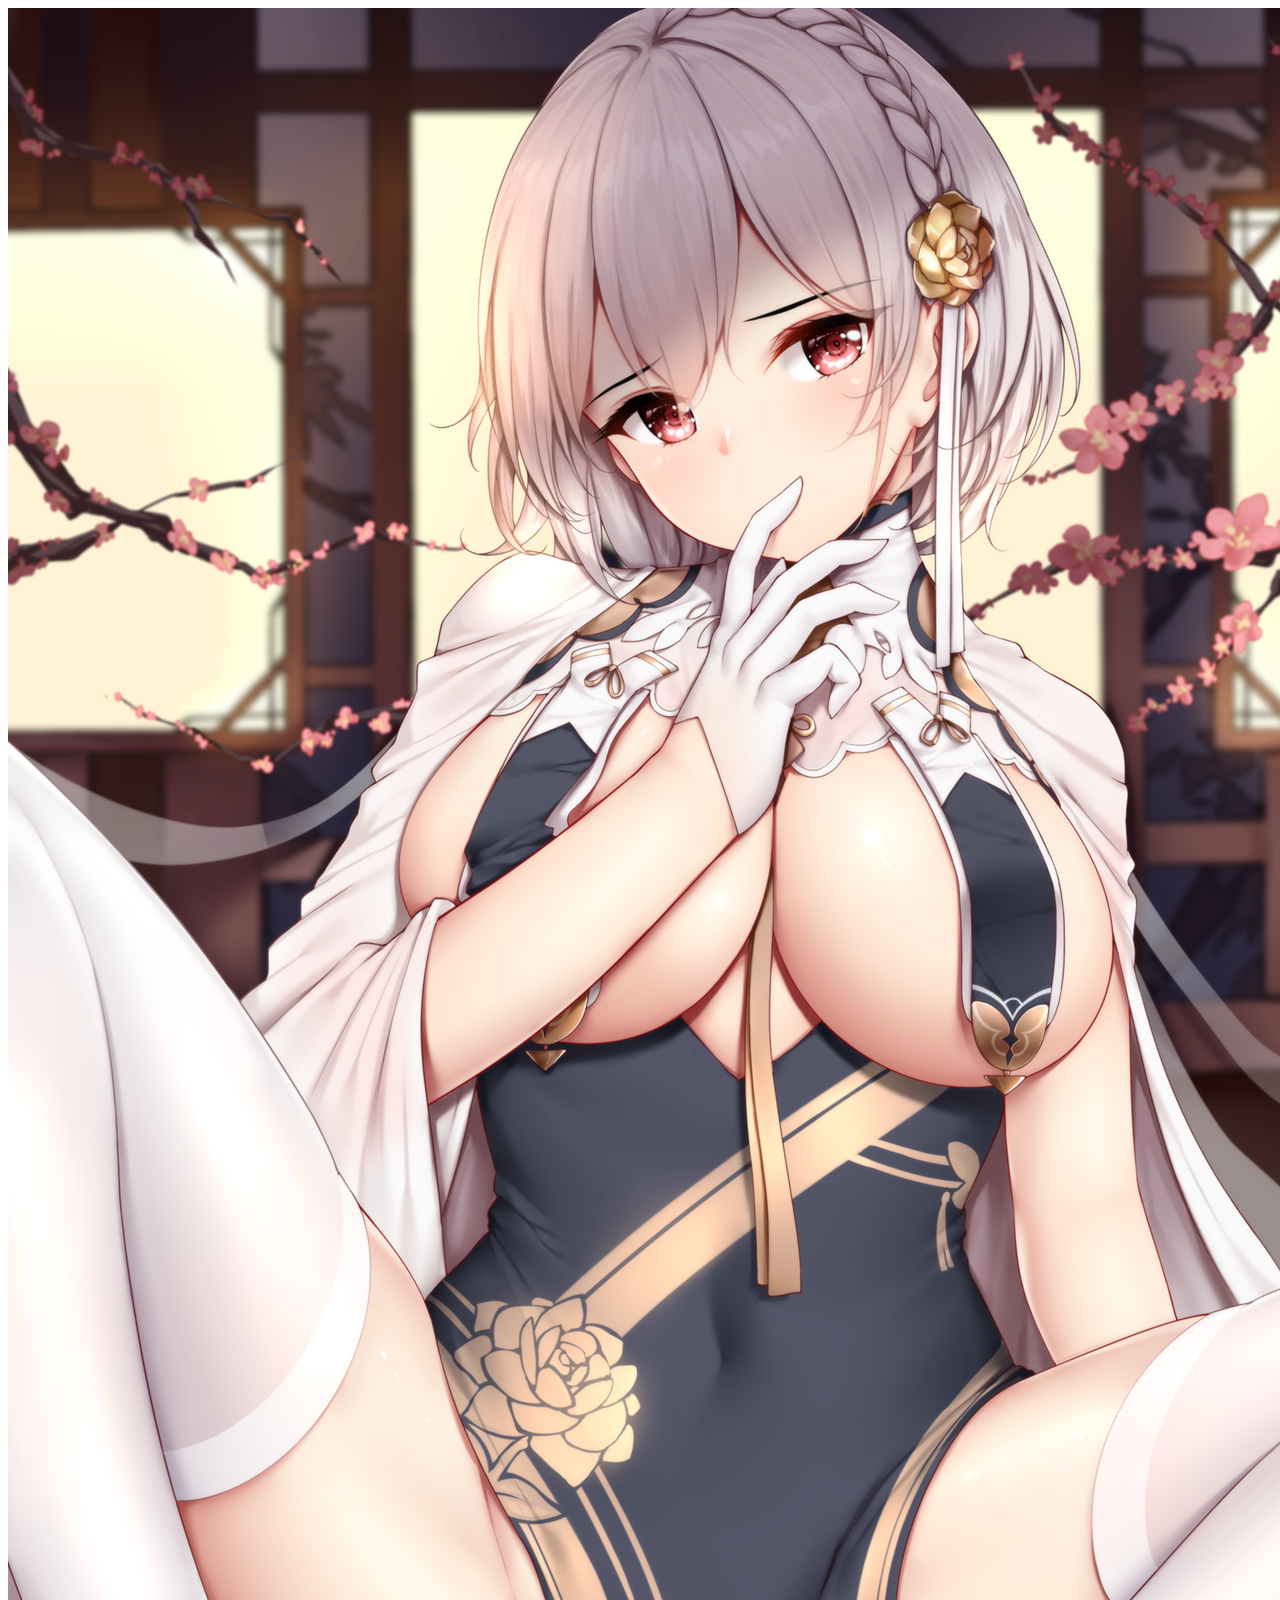
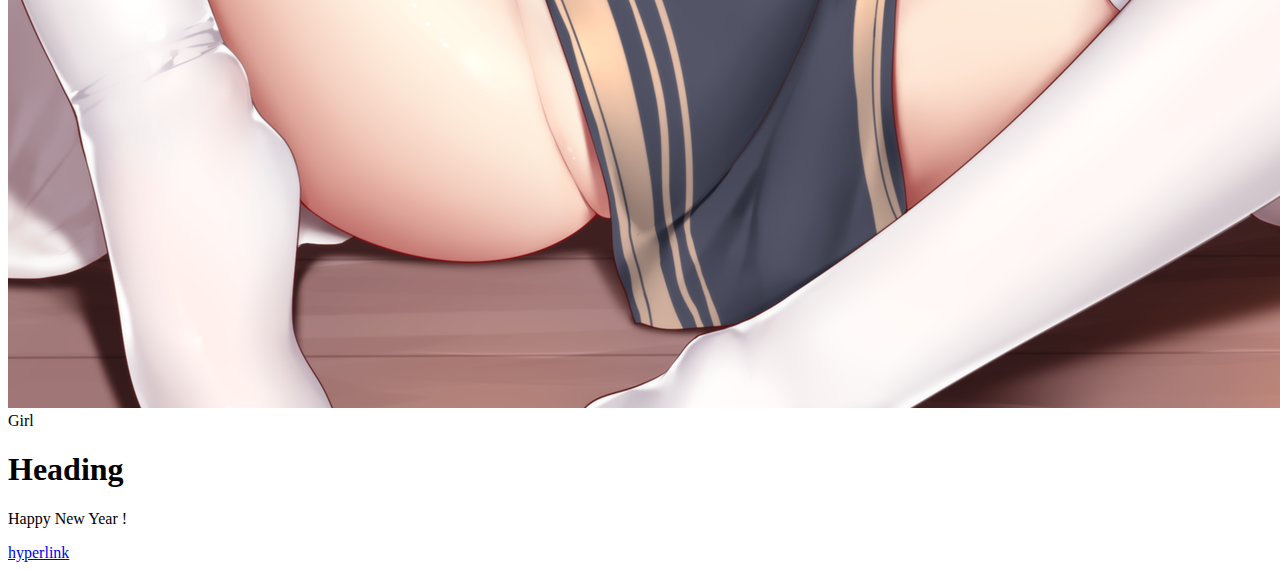
==== index.html @ b882aafa "Update index.html" ====
<!DOCTYPE html>
<html lang="en">
<head>
    <meta charset="UTF-8">
    <meta http-equiv="X-UA-Compatible" content="IE=edge">
    <meta name="viewport" content="width=device-width, initial-scale=1.0">
    <script src="scripts/main.js"> </script>
    <title>Document</title>
</head>
<body>
    <img src="A.png"> Girl</img>
    <h1> Heading </h1>
  <p> Happy New Year !</p>
    <a href="./link.html">hyperlink</a>
</body>
</html>
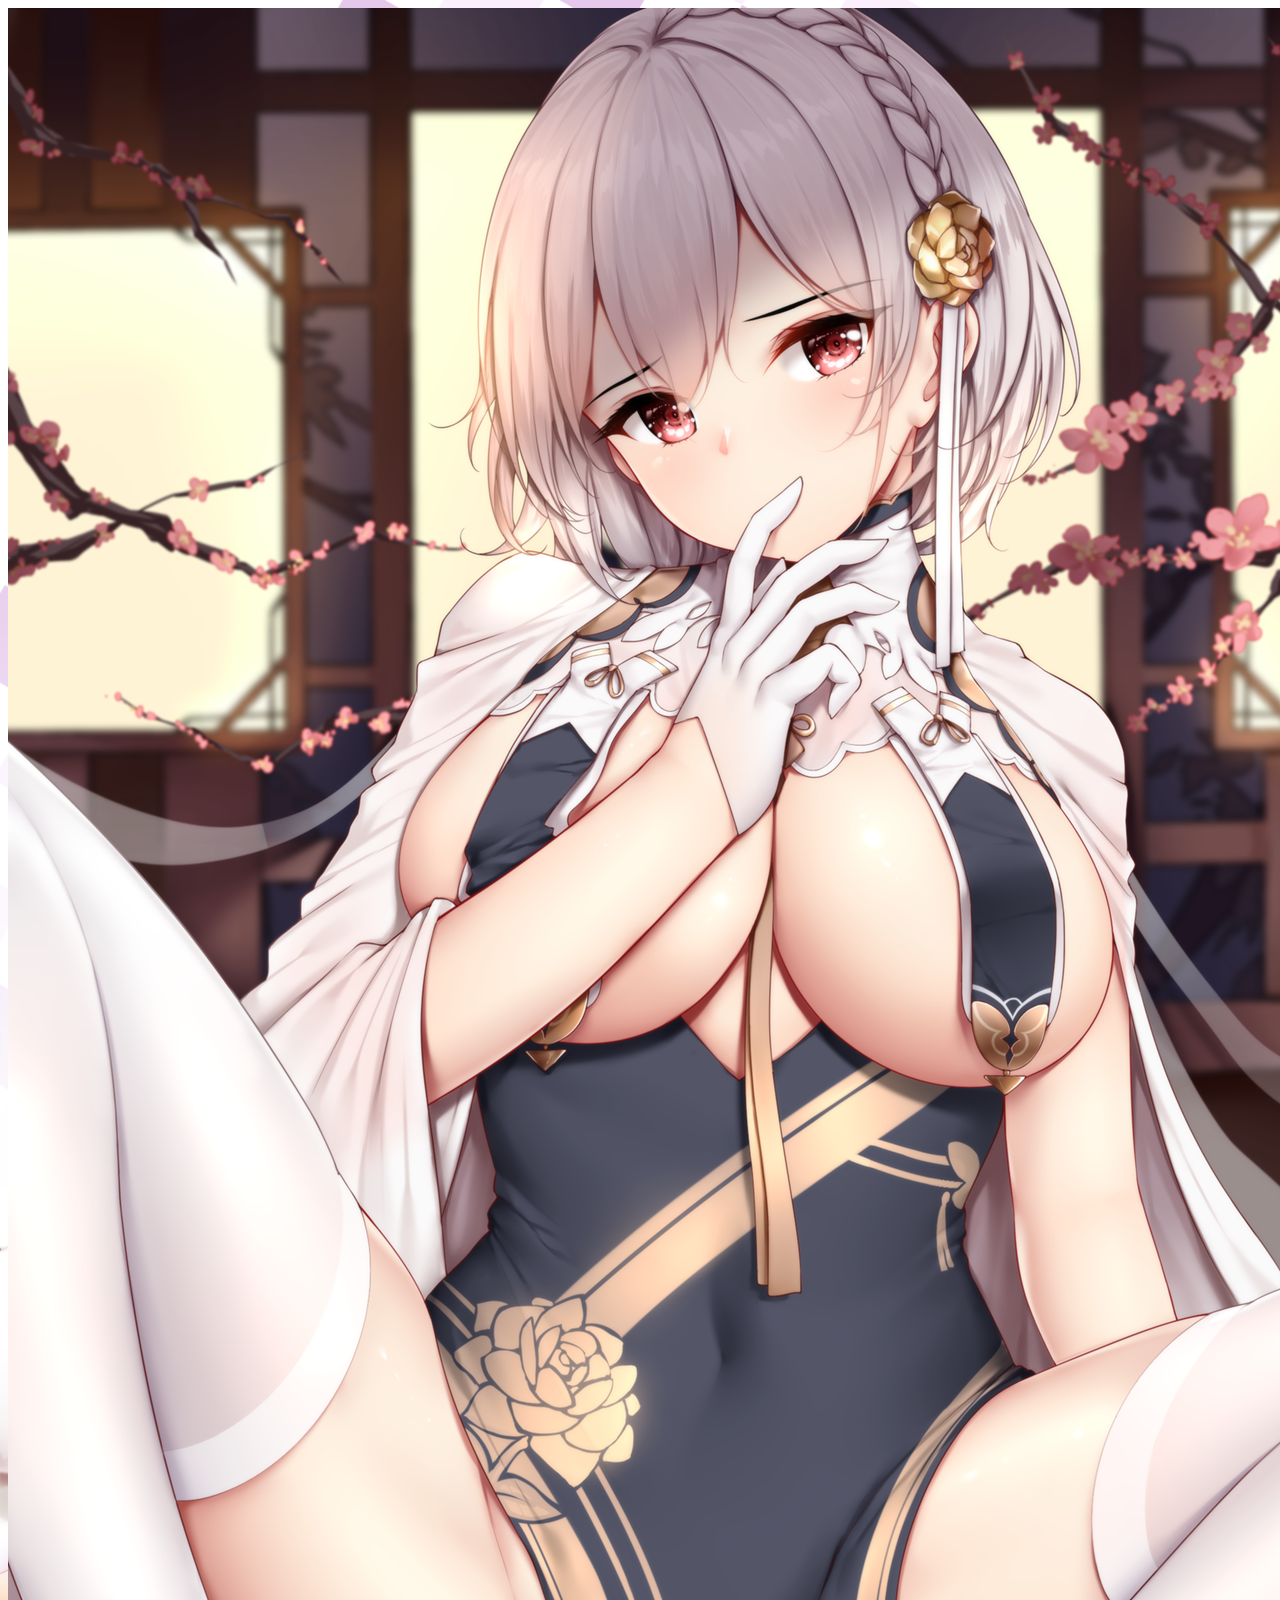
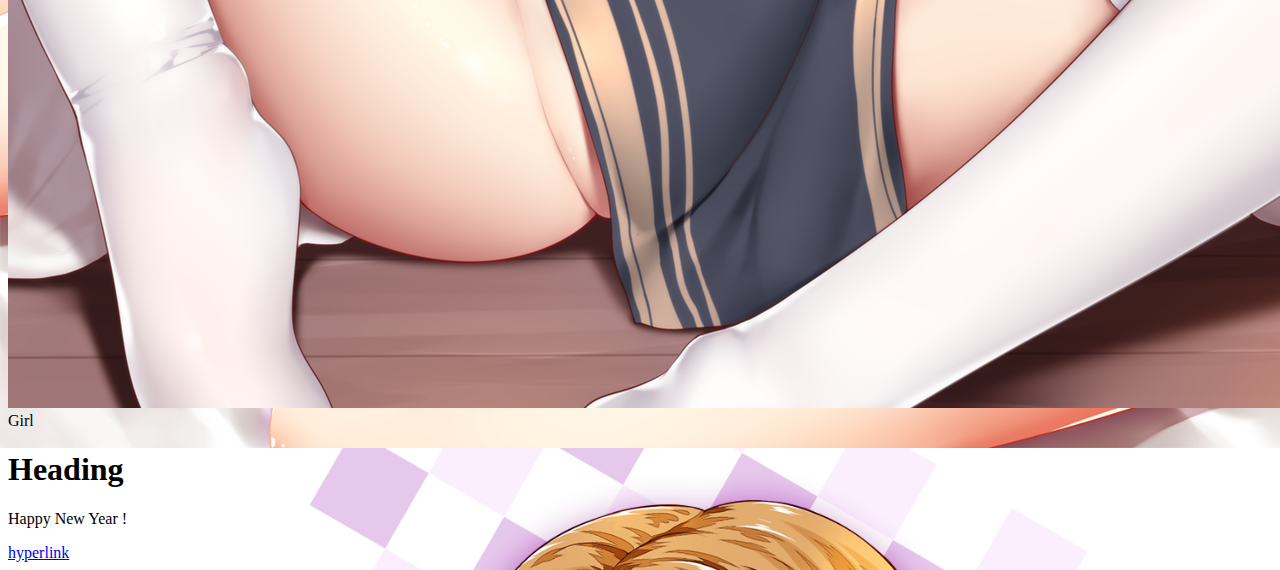
==== commit 8498e168: "background2" ====
--- a/index.html
+++ b/index.html
@@ -6,6 +6,13 @@
     <meta name="viewport" content="width=device-width, initial-scale=1.0">
     <script src="scripts/main.js"> </script>
     <title>Document</title>
+    <style type="text/css"> 
+      body{
+        background-image: url(./C.png);
+        background-size: 100%;
+      }
+
+    </style>
 </head>
 <body>
     <img src="A.png"> Girl</img>
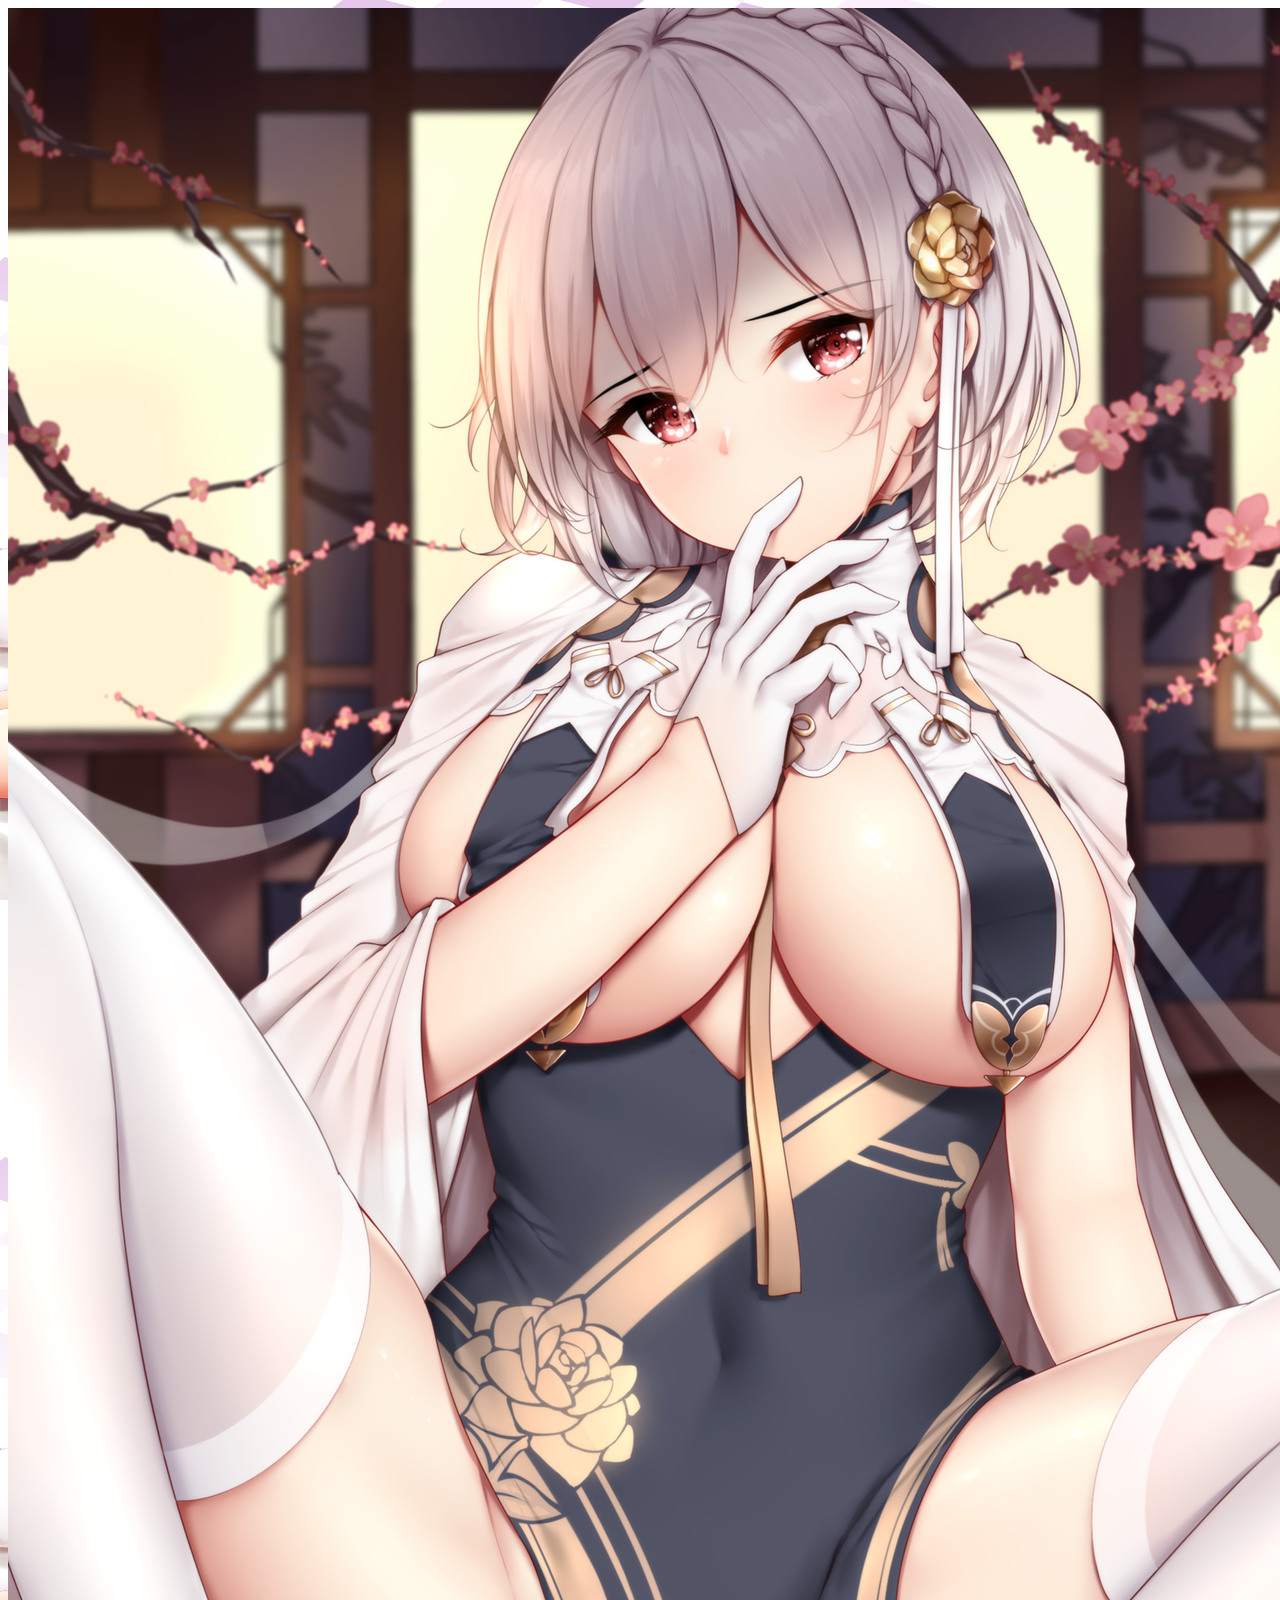
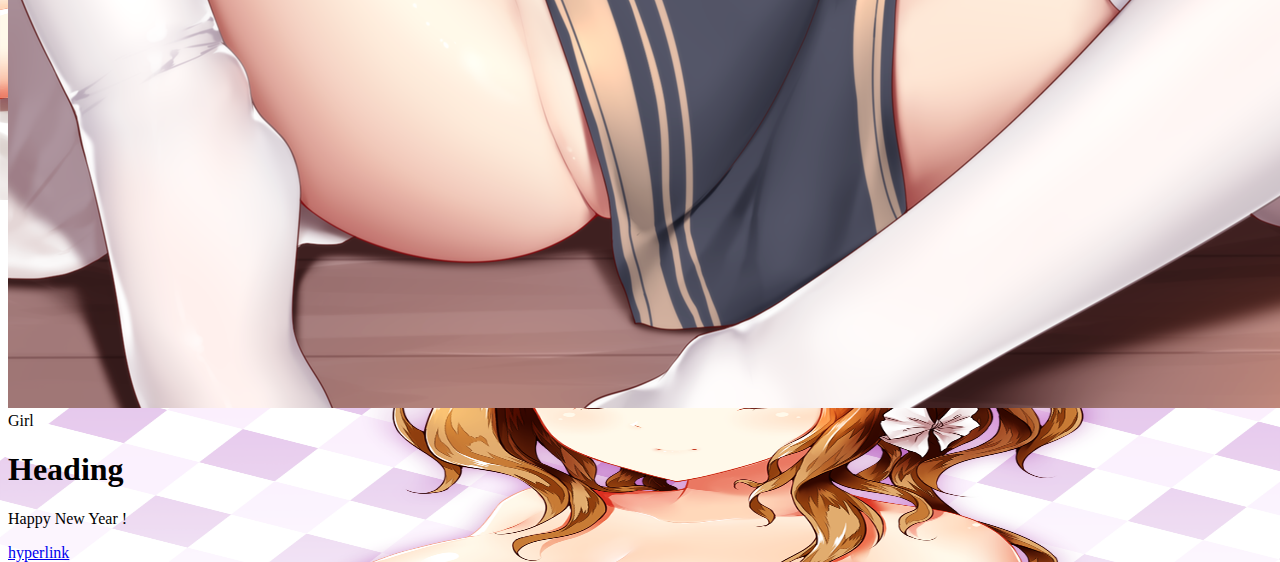
==== commit 7522eae7: "background3" ====
--- a/index.html
+++ b/index.html
@@ -9,7 +9,11 @@
     <style type="text/css"> 
       body{
         background-image: url(./C.png);
-        background-size: 100%;
+        background-size: 100% 100%;
+        height: 100%;
+      }
+      html{
+        height: 100%;
       }
 
     </style>
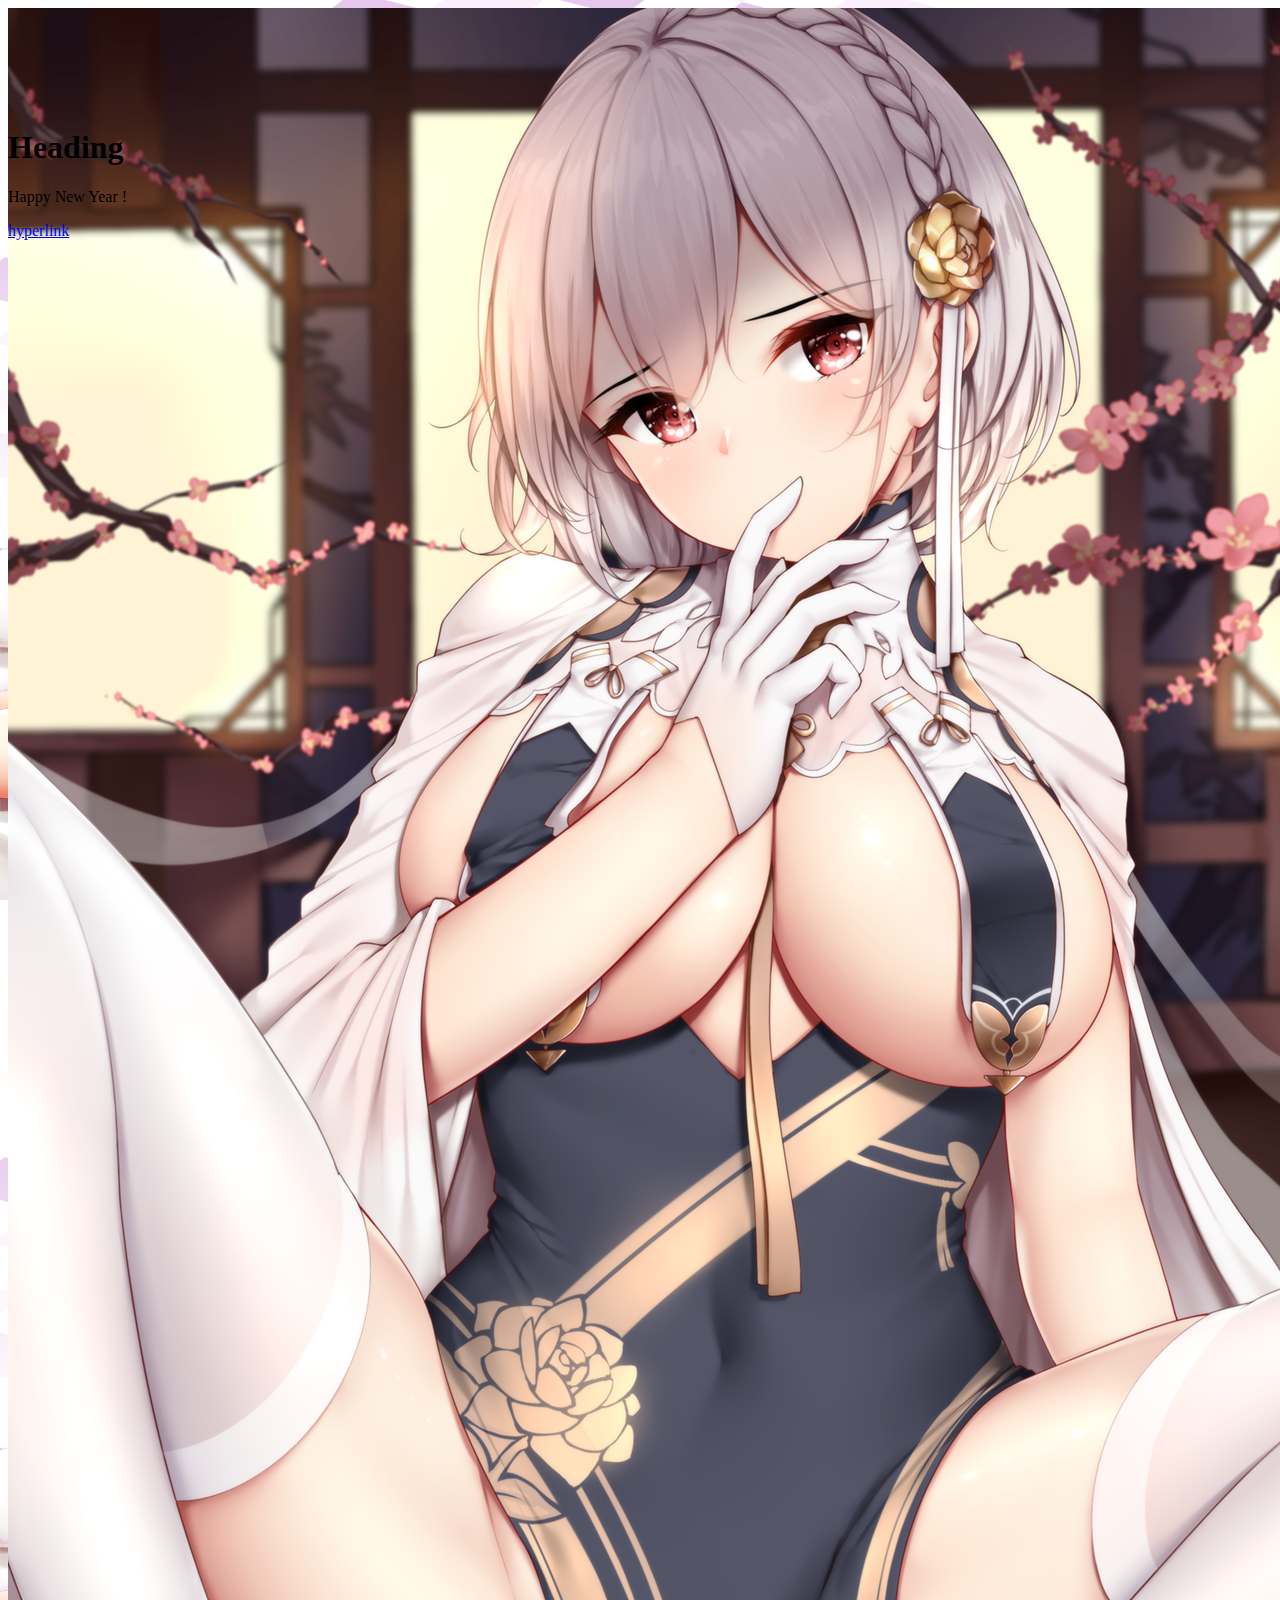
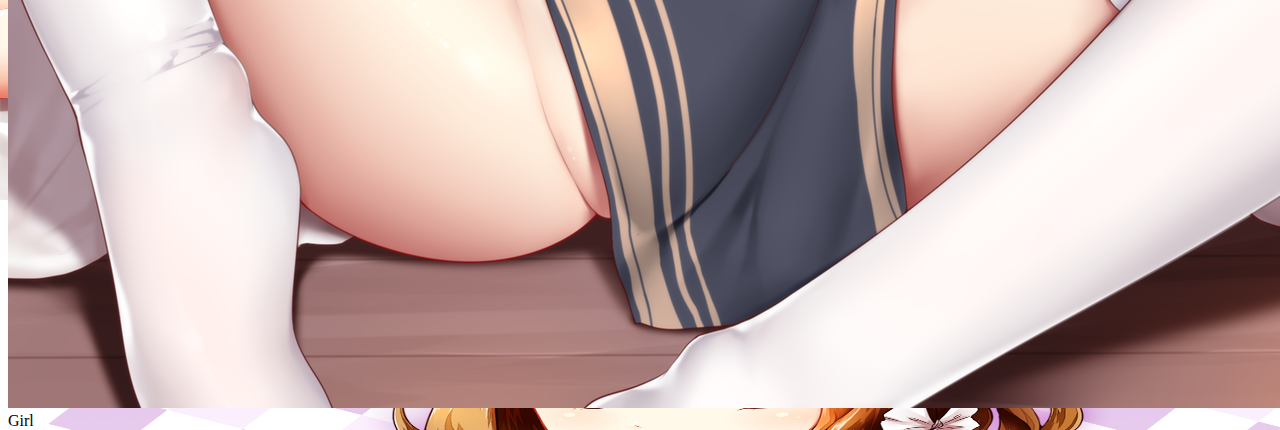
==== commit 362efe5e: "background3" ====
--- a/index.html
+++ b/index.html
@@ -15,11 +15,36 @@
       html{
         height: 100%;
       }
+      div{
+        width: 100px;
+        height: 100px;
+        animation: anime 5s;
+        -webkit-animation: anime 5s;
+        background: cyan;
+        @keyframes anime {
+        from {
+          background: cyan;
+        }
+        to{
+          background: green;
+        }
+        @-webkit-keyframes anime {
+          from {
+            background: cyan;
+          }
+          to{
+            background: yellow;
+          }
+      }
+      }
+    }
 
     </style>
 </head>
 <body>
-    <img src="A.png"> Girl</img>
+    <!-- <img src="A.png"> Girl</img> -->
+    
+    <div><img src="A.png"> Girl</img></div>
     <h1> Heading </h1>
   <p> Happy New Year !</p>
     <a href="./link.html">hyperlink</a>
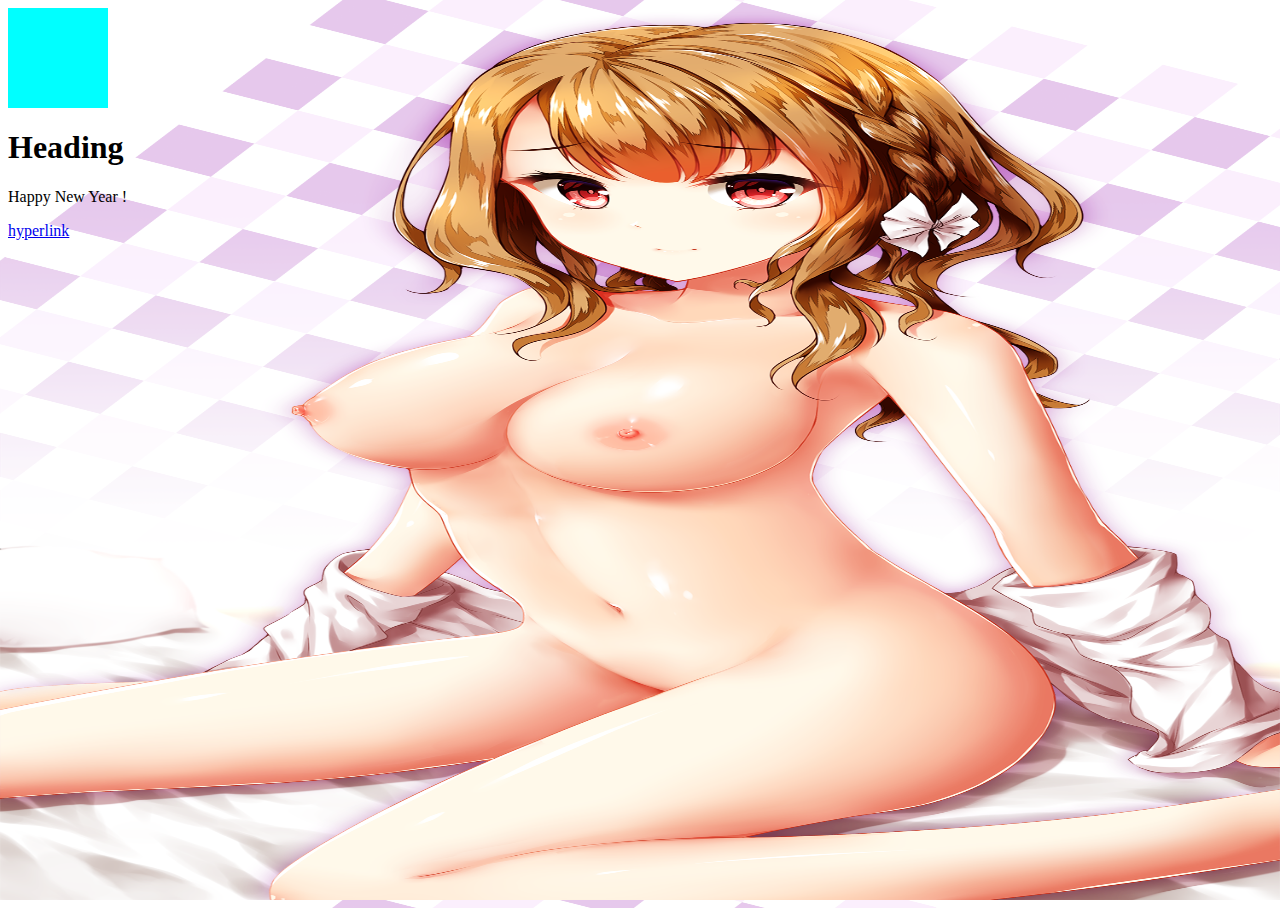
==== commit 1f70582a: "background3" ====
--- a/index.html
+++ b/index.html
@@ -21,6 +21,7 @@
         animation: anime 5s;
         -webkit-animation: anime 5s;
         background: cyan;
+      }
         @keyframes anime {
         from {
           background: cyan;
@@ -28,6 +29,7 @@
         to{
           background: green;
         }
+      }
         @-webkit-keyframes anime {
           from {
             background: cyan;
@@ -36,15 +38,15 @@
             background: yellow;
           }
       }
-      }
-    }
+      
+    
 
     </style>
 </head>
 <body>
     <!-- <img src="A.png"> Girl</img> -->
     
-    <div><img src="A.png"> Girl</img></div>
+    <div></div>
     <h1> Heading </h1>
   <p> Happy New Year !</p>
     <a href="./link.html">hyperlink</a>
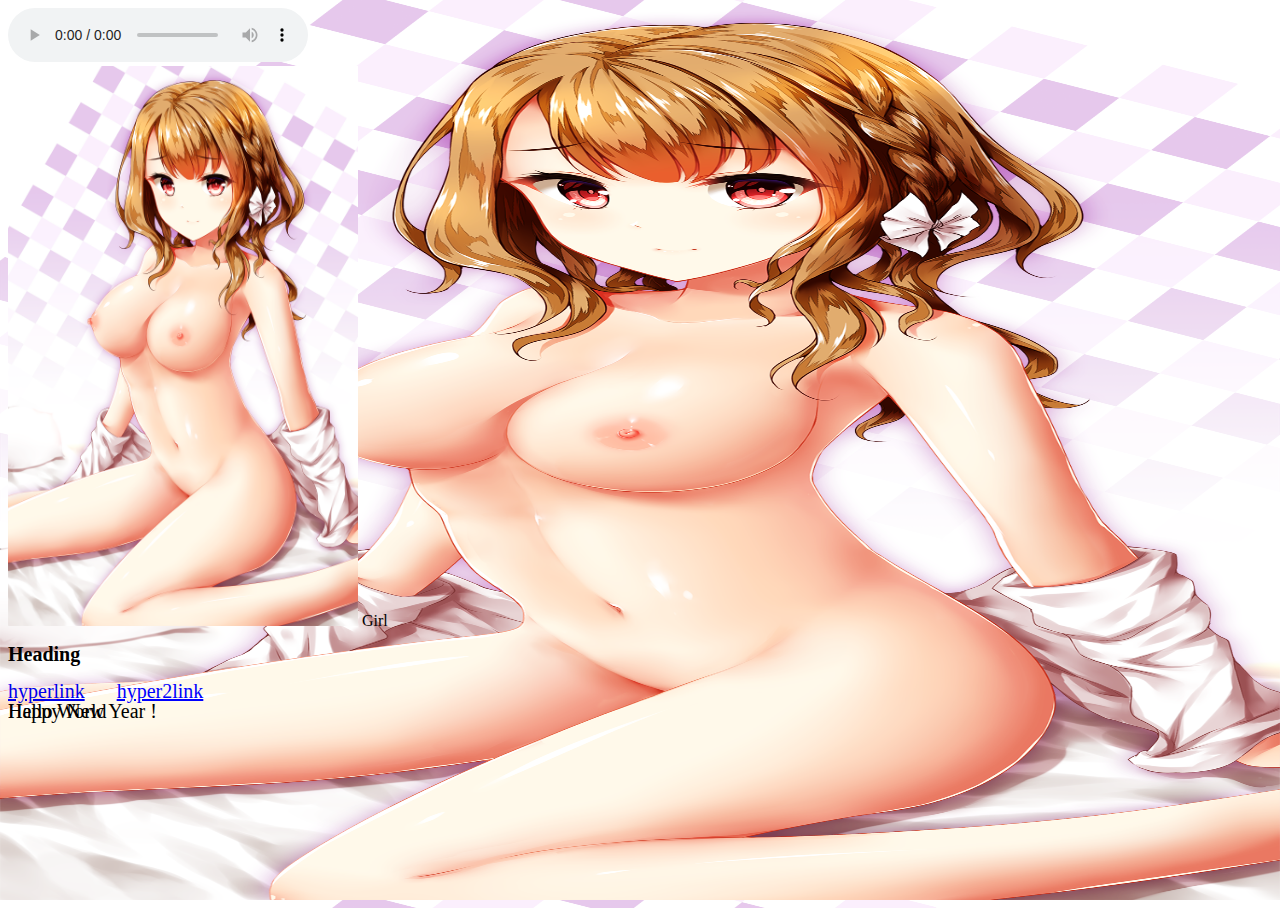
==== commit 28c22075: "background3" ====
--- a/index.html
+++ b/index.html
@@ -15,40 +15,73 @@
       html{
         height: 100%;
       }
-      div{
-        width: 100px;
-        height: 100px;
-        animation: anime 5s;
-        -webkit-animation: anime 5s;
-        background: cyan;
-      }
-        @keyframes anime {
-        from {
-          background: cyan;
-        }
-        to{
-          background: green;
-        }
-      }
-        @-webkit-keyframes anime {
+
+        /* @keyframes anime {
           from {
             background: cyan;
           }
           to{
             background: yellow;
           }
+      } */
+        @-webkit-keyframes anime {
+          0% {
+          opacity: 0;
+          }
+          50% {
+          opacity: 100;
+          }
+          75%{
+            opacity:0;
+          }
+          100%{
+            opacity: 0;
+          }
       }
-      
-    
+      @-webkit-keyframes anime2 {
+          0% {
+          opacity: 0;
+          }
+          50% {
+          opacity: 0;
+          }
+          75%{
+            opacity:100;
+          }
+          100%{
+            opacity: 0;
+          }
+      }
+      h1,a{
+        font-size: 20px;
+
+        width: 150px;
+        /* animation: anime 2s;
+        animation-iteration-count: infinite; */
+        -webkit-animation: anime 5s infinite;
+      }
+      p{
+        font-size: 20px;
+        position: absolute;
+        width: 150px;
+      }
+      #happy{
+        -webkit-animation: anime 5s infinite;
+      }
+      #hello{
+        -webkit-animation: anime2 5s infinite;
+      }
 
     </style>
 </head>
 <body>
     <!-- <img src="A.png"> Girl</img> -->
-    
-    <div></div>
+    <audio src="R.wav" controls = "controls" loop="loop"></audio>
+    <div><img width=350px src="C.png"> Girl</img></div>
     <h1> Heading </h1>
-  <p> Happy New Year !</p>
-    <a href="./link.html">hyperlink</a>
+  <p id="happy"> Happy New Year !</p>
+  <p id="hello"> Hello World</p>
+    <a href="./link.html">hyperlink</a>     &nbsp &nbsp&nbsp&nbsp&nbsp
+    <a href="./page_animation.html" style="color:blue">hyper2link</a>
 </body>
 </html>
